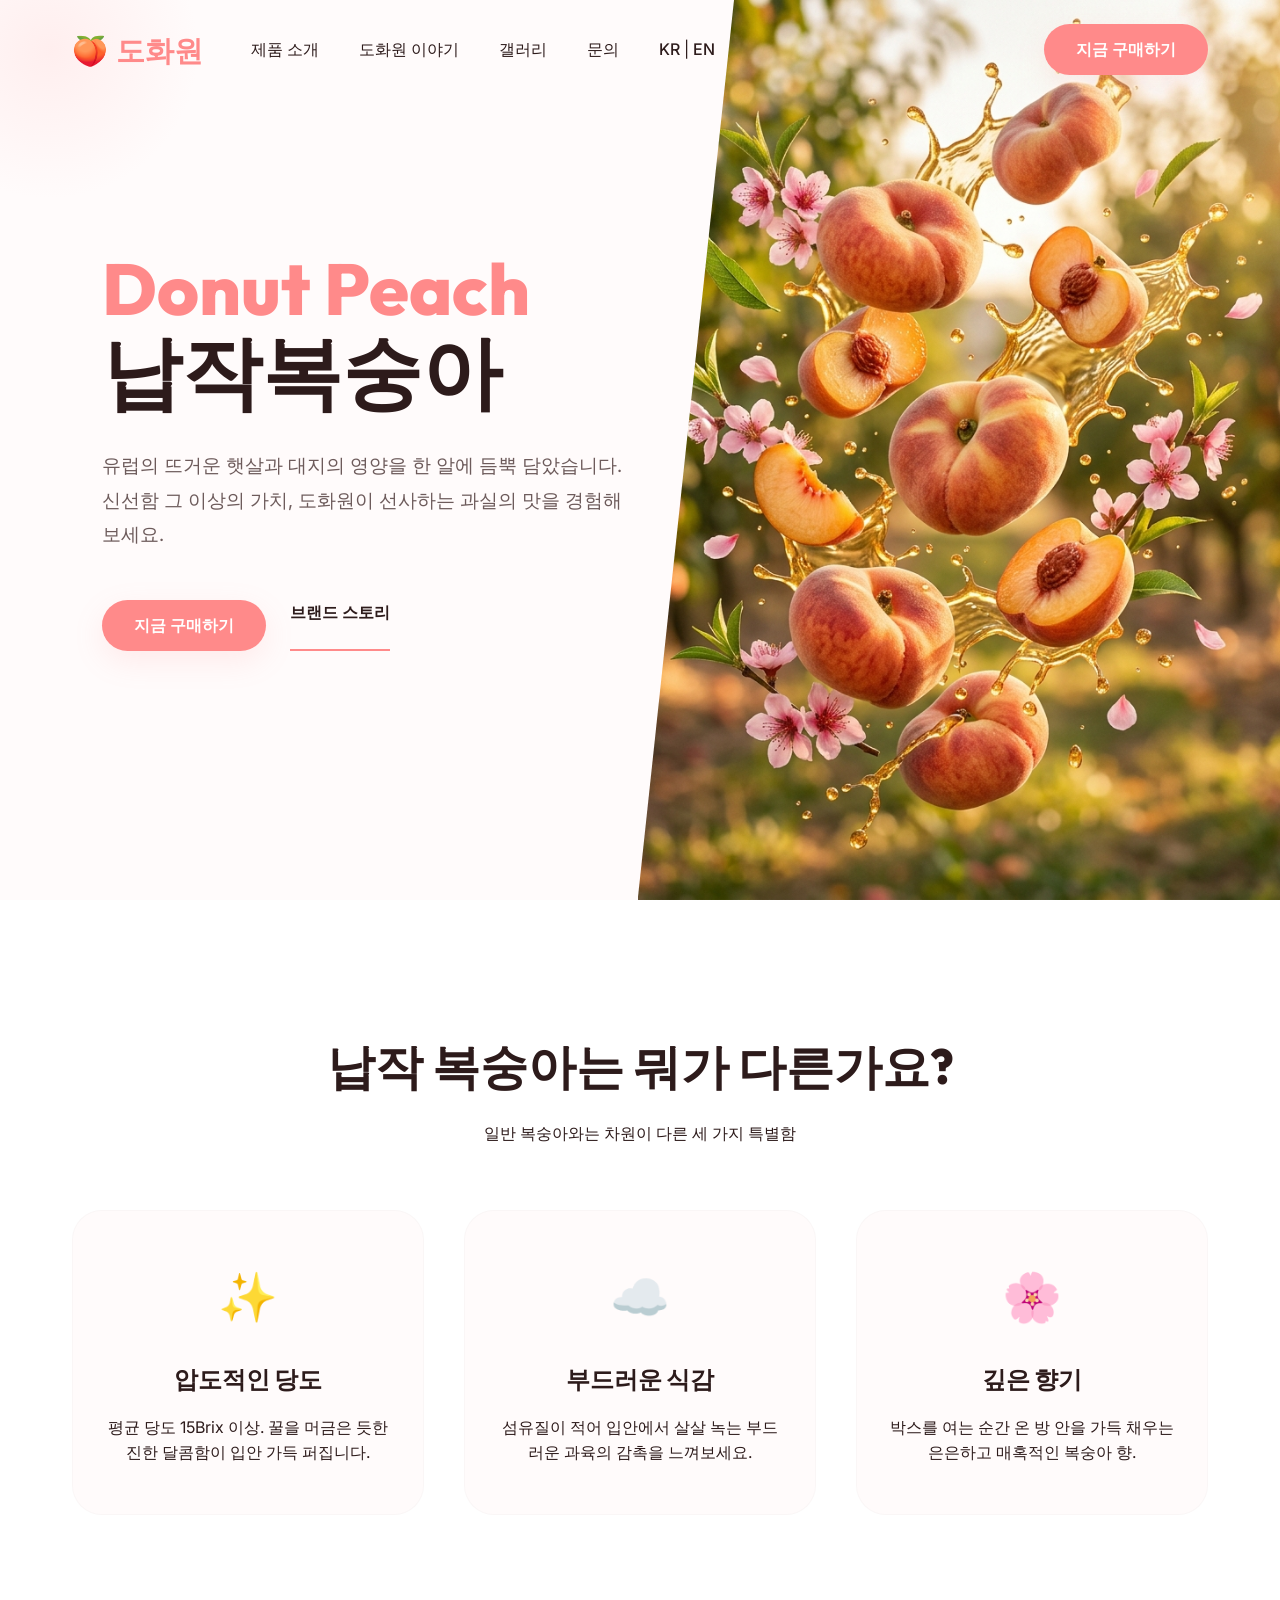
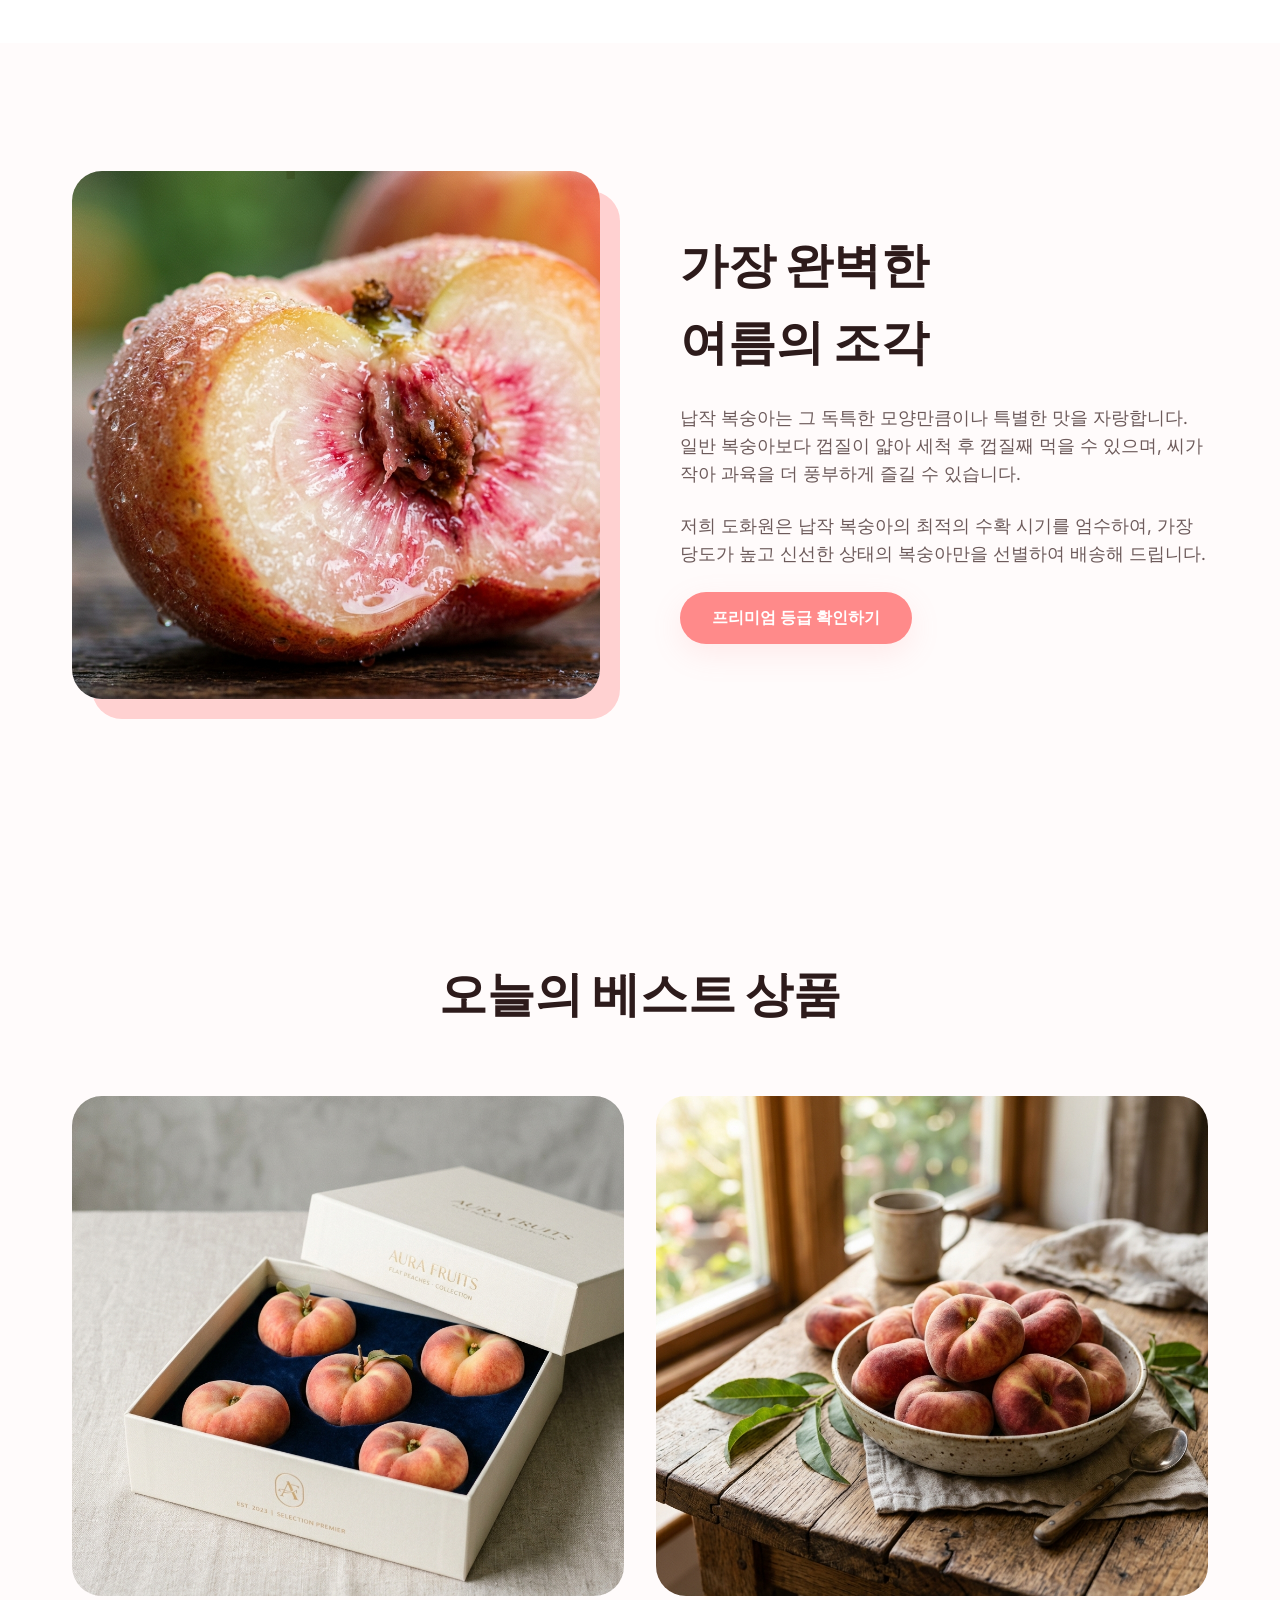
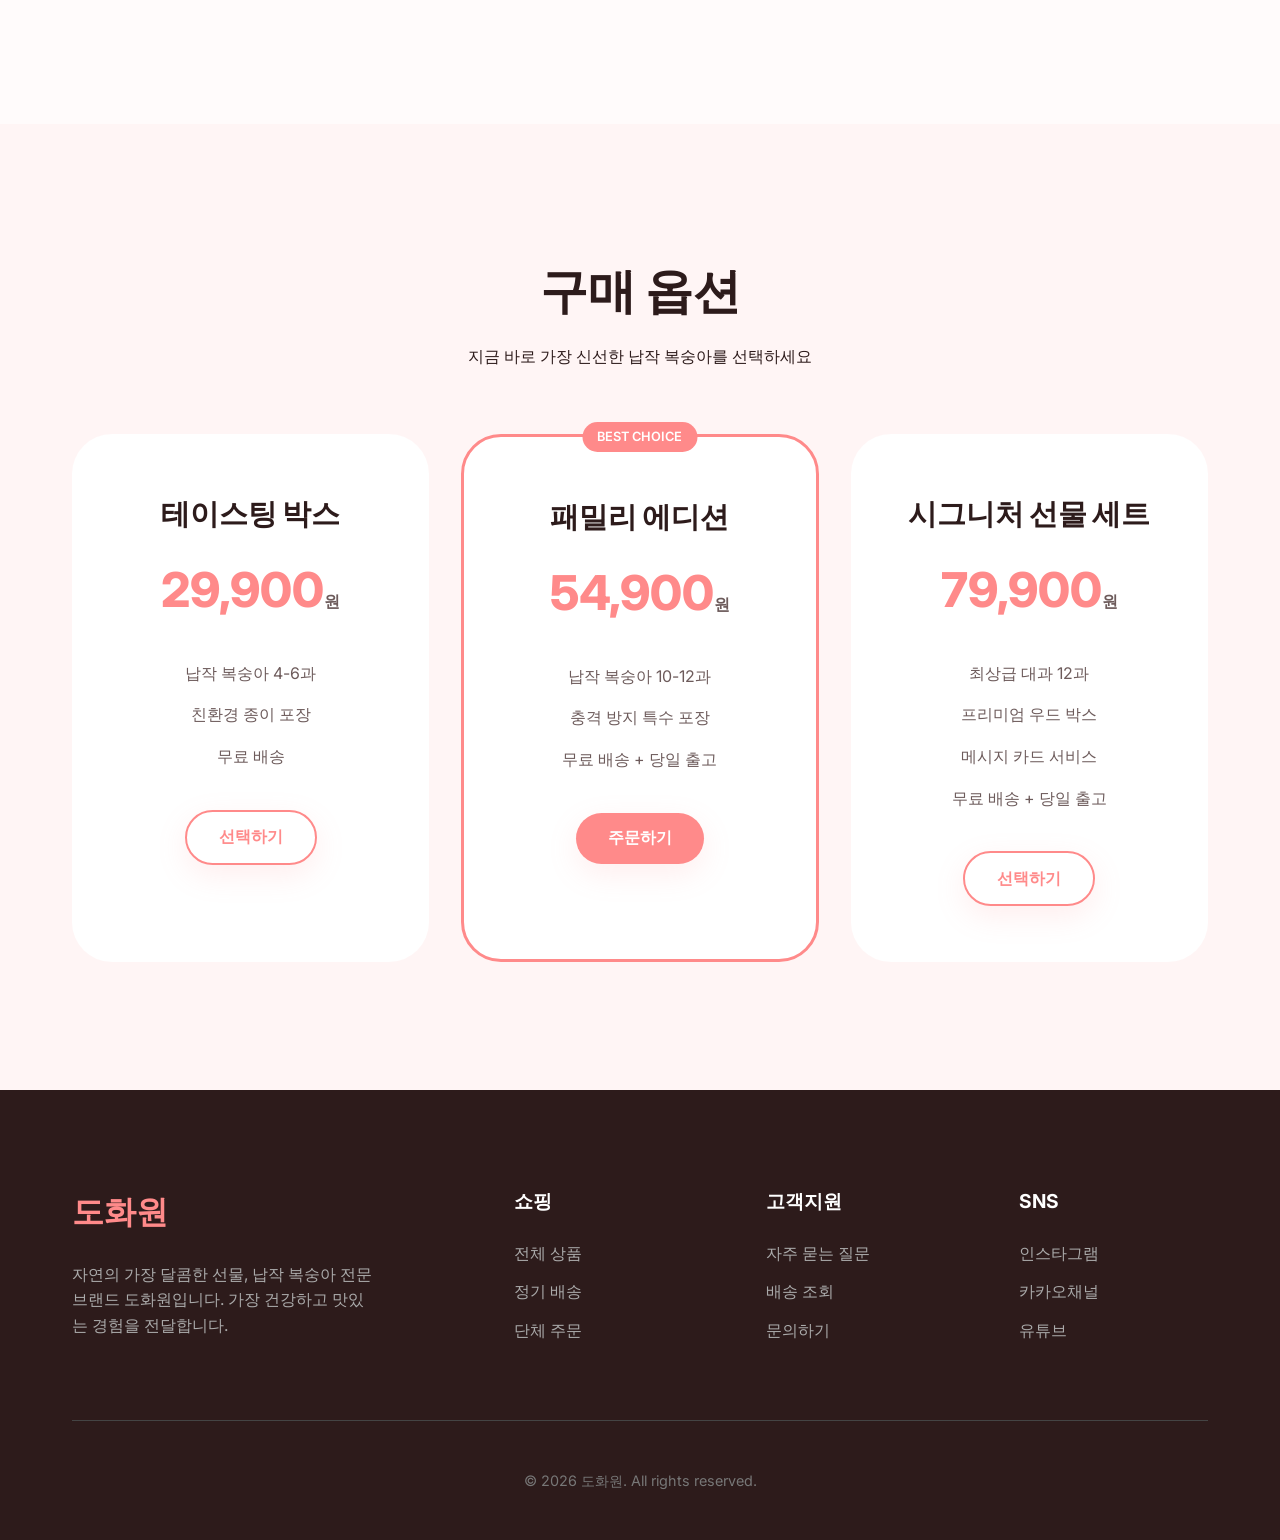
==== index.html @ 03b40762 "Add files via upload" ====
<!DOCTYPE html>
<html lang="ko">

<head>
    <meta charset="UTF-8">
    <meta name="viewport" content="width=device-width, initial-scale=1.0">
    <title>도화원 - 달콤한 제철 납작복숭아 </title>
    <meta name="description" content="유럽의 여름을 담은 프리미엄 납작 복숭아. 독보적인 당도와 부드러운 식감을 지금 만나보세요.">
    <link rel="stylesheet" href="style.css">
</head>

<body>

    <header id="header">
        <div class="container">
            <nav>
                <div class="nav-left">
                    <a href="#" class="logo">
                        <span>🍑</span>도화원
                    </a>
                    <ul class="nav-links" id="nav-links">
                        <li><a href="#features">제품 소개</a></li>
                        <li><a href="#story">도화원 이야기</a></li>
                        <li><a href="#gallery">갤러리</a></li>
                        <li><a href="#footer">문의</a></li>
                        <li class="lang-switch">
                            <a href="index.html" class="active">KR</a>
                            <span>|</span>
                            <a href="index_en.html">EN</a>
                        </li>
                    </ul>
                </div>
                <div class="menu-toggle" id="mobile-menu">
                    <span></span>
                    <span></span>
                    <span></span>
                </div>
                <a href="#pricing" class="cta-button">지금 구매하기</a>
            </nav>
        </div>
    </header>

    <section class="hero">
        <div class="hero-split">
            <div class="hero-left">
                <div class="hero-content" data-reveal>
                    <h1><span>Donut Peach</span>납작복숭아</h1>
                    <p>유럽의 뜨거운 햇살과 대지의 영양을 한 알에 듬뿍 담았습니다. 신선함 그 이상의 가치, 도화원이 선사하는 과실의 맛을 경험해보세요.</p>
                    <div class="hero-btns">
                        <a href="#pricing" class="cta-button">지금 구매하기</a>
                        <a href="#story" class="btn-secondary"
                            style="border-bottom: 2px solid var(--primary); font-weight: 600; padding-bottom: 5px;">브랜드
                            스토리</a>
                    </div>
                </div>
            </div>
            <div class="hero-right">
                <img src="banner.png" alt="프리미엄 납작 복숭아">
            </div>
        </div>
    </section>

    <section class="features" id="features">
        <div class="container">
            <div class="section-header" data-reveal>
                <h2>납작 복숭아는 뭐가 다른가요?</h2>
                <p>일반 복숭아와는 차원이 다른 세 가지 특별함</p>
            </div>
            <div class="feature-grid">
                <div class="feature-card" data-reveal>
                    <span class="feature-icon">✨</span>
                    <h3>압도적인 당도</h3>
                    <p>평균 당도 15Brix 이상. 꿀을 머금은 듯한 진한 달콤함이 입안 가득 퍼집니다.</p>
                </div>
                <div class="feature-card" data-reveal>
                    <span class="feature-icon">☁️</span>
                    <h3>부드러운 식감</h3>
                    <p>섬유질이 적어 입안에서 살살 녹는 부드러운 과육의 감촉을 느껴보세요.</p>
                </div>
                <div class="feature-card" data-reveal>
                    <span class="feature-icon">🌸</span>
                    <h3>깊은 향기</h3>
                    <p>박스를 여는 순간 온 방 안을 가득 채우는 은은하고 매혹적인 복숭아 향.</p>
                </div>
            </div>
        </div>
    </section>

    <section class="story" id="story">
        <div class="container">
            <div class="story-grid">
                <div class="story-image" data-reveal>
                    <img src="sliced.png" alt="잘린 납작 복숭아">
                </div>
                <div class="story-content" data-reveal>
                    <h2>가장 완벽한<br>여름의 조각</h2>
                    <p>납작 복숭아는 그 독특한 모양만큼이나 특별한 맛을 자랑합니다. 일반 복숭아보다 껍질이 얇아 세척 후 껍질째 먹을 수 있으며, 씨가 작아 과육을 더 풍부하게 즐길 수 있습니다.
                    </p>
                    <p>저희 도화원은 납작 복숭아의 최적의 수확 시기를 엄수하여, 가장 당도가 높고 신선한 상태의 복숭아만을 선별하여 배송해 드립니다.</p>
                    <a href="#pricing" class="cta-button">프리미엄 등급 확인하기</a>
                </div>
            </div>
        </div>
    </section>

    <section class="gallery" id="gallery">
        <div class="container">
            <div class="section-header" data-reveal>
                <h2>오늘의 베스트 상품</h2>
            </div>
            <div class="gallery-grid">
                <div class="gallery-item" data-reveal>
                    <img src="gift.png" alt="납작 복숭아 선물 세트">
                </div>
                <div class="gallery-item" data-reveal>
                    <img src="hero.png" alt="신선한 과일">
                </div>
            </div>
        </div>
    </section>

    <section class="pricing" id="pricing">
        <div class="container">
            <div class="section-header" data-reveal>
                <h2>구매 옵션</h2>
                <p>지금 바로 가장 신선한 납작 복숭아를 선택하세요</p>
            </div>
            <div class="pricing-grid">
                <div class="pricing-card" data-reveal>
                    <h3>테이스팅 박스</h3>
                    <div class="price">29,900<span>원</span></div>
                    <ul class="pricing-features">
                        <li>납작 복숭아 4-6과</li>
                        <li>친환경 종이 포장</li>
                        <li>무료 배송</li>
                    </ul>
                    <a href="#" class="cta-button"
                        style="background: transparent; color: var(--primary); border: 2px solid var(--primary);">선택하기</a>
                </div>
                <div class="pricing-card featured" data-reveal>
                    <div
                        style="position: absolute; top: -15px; left: 50%; transform: translateX(-50%); background: var(--primary); color: white; padding: 5px 15px; border-radius: 20px; font-size: 0.8rem; font-weight: 600;">
                        BEST CHOICE</div>
                    <h3>패밀리 에디션</h3>
                    <div class="price">54,900<span>원</span></div>
                    <ul class="pricing-features">
                        <li>납작 복숭아 10-12과</li>
                        <li>충격 방지 특수 포장</li>
                        <li>무료 배송 + 당일 출고</li>
                    </ul>
                    <a href="#" class="cta-button">주문하기</a>
                </div>
                <div class="pricing-card" data-reveal>
                    <h3>시그니처 선물 세트</h3>
                    <div class="price">79,900<span>원</span></div>
                    <ul class="pricing-features">
                        <li>최상급 대과 12과</li>
                        <li>프리미엄 우드 박스</li>
                        <li>메시지 카드 서비스</li>
                        <li>무료 배송 + 당일 출고</li>
                    </ul>
                    <a href="#" class="cta-button"
                        style="background: transparent; color: var(--primary); border: 2px solid var(--primary);">선택하기</a>
                </div>
            </div>
        </div>
    </section>

    <footer id="footer">
        <div class="container">
            <div class="footer-grid">
                <div class="footer-brand">
                    <h2>도화원</h2>
                    <p>자연의 가장 달콤한 선물, 납작 복숭아 전문 브랜드 도화원입니다. 가장 건강하고 맛있는 경험을 전달합니다.</p>
                </div>
                <div class="footer-links">
                    <h4>쇼핑</h4>
                    <ul>
                        <li><a href="#">전체 상품</a></li>
                        <li><a href="#">정기 배송</a></li>
                        <li><a href="#">단체 주문</a></li>
                    </ul>
                </div>
                <div class="footer-links">
                    <h4>고객지원</h4>
                    <ul>
                        <li><a href="#">자주 묻는 질문</a></li>
                        <li><a href="#">배송 조회</a></li>
                        <li><a href="#">문의하기</a></li>
                    </ul>
                </div>
                <div class="footer-links">
                    <h4>SNS</h4>
                    <ul>
                        <li><a href="#">인스타그램</a></li>
                        <li><a href="#">카카오채널</a></li>
                        <li><a href="#">유튜브</a></li>
                    </ul>
                </div>
            </div>
            <div class="footer-bottom">
                &copy; 2026 도화원. All rights reserved.
            </div>
        </div>
    </footer>

    <script>
        // Header Scroll Effect
        window.addEventListener('scroll', () => {
            const header = document.getElementById('header');
            if (window.scrollY > 50) {
                header.classList.add('scrolled');
            } else {
                header.classList.remove('scrolled');
            }
        });

        // Reveal on Scroll
        const revealElements = document.querySelectorAll('[data-reveal]');
        const revealObserver = new IntersectionObserver((entries) => {
            entries.forEach(entry => {
                if (entry.isIntersecting) {
                    entry.target.classList.add('revealed');
                }
            });
        }, { threshold: 0.1 });

        revealElements.forEach(el => revealObserver.observe(el));

        // Mobile Menu Toggle
        const menuToggle = document.getElementById('mobile-menu');
        const navLinks = document.getElementById('nav-links');

        menuToggle.addEventListener('click', () => {
            navLinks.classList.toggle('active');
            menuToggle.classList.toggle('active');
        });

        // Close menu on link click
        document.querySelectorAll('.nav-links a').forEach(link => {
            link.addEventListener('click', () => {
                navLinks.classList.remove('active');
                menuToggle.classList.remove('active');
            });
        });
    </script>
</body>

</html>
---- style.css ----
@import url('https://fonts.googleapis.com/css2?family=Outfit:wght@300;400;600;800&family=Inter:wght@300;400;500&display=swap');

:root {
    --primary: #FF8A8A;
    --primary-dark: #E67676;
    --secondary: #FFD1D1;
    --accent: #4A5D23;
    --bg: #FFFBFB;
    --text-dark: #2D1B1B;
    --text-light: #6D5B5B;
    --white: #FFFFFF;
    --glass: rgba(255, 255, 255, 0.7);
    --shadow: 0 10px 30px rgba(255, 138, 138, 0.15);
    --transition: all 0.4s cubic-bezier(0.16, 1, 0.3, 1);
}

* {
    margin: 0;
    padding: 0;
    box-sizing: border-box;
}

html {
    scroll-behavior: smooth;
}

body {
    font-family: 'Inter', sans-serif;
    background-color: var(--bg);
    color: var(--text-dark);
    line-height: 1.6;
    overflow-x: hidden;
}

h1,
h2,
h3 {
    font-family: 'Outfit', sans-serif;
    font-weight: 800;
}

a {
    text-decoration: none;
    color: inherit;
    transition: var(--transition);
}

ul {
    list-style: none;
}

img {
    max-width: 100%;
    display: block;
}

.container {
    max-width: 1200px;
    margin: 0 auto;
    padding: 0 2rem;
}

/* Header & Navigation */
header {
    position: fixed;
    top: 0;
    width: 100%;
    z-index: 1000;
    padding: 1.5rem 0;
    transition: var(--transition);
    color: var(--text-dark);
}

header.scrolled {
    background: var(--glass);
    backdrop-filter: blur(10px);
    padding: 1rem 0;
    box-shadow: 0 4px 20px rgba(0, 0, 0, 0.05);
    color: var(--text-dark);
}

nav {
    display: flex;
    align-items: center;
    width: 100%;
}

.nav-left {
    display: flex;
    align-items: center;
}

.logo {
    font-size: 1.8rem;
    font-family: 'Outfit', sans-serif;
    font-weight: 800;
    color: var(--primary);
    display: flex;
    align-items: center;
    gap: 0.5rem;
    margin-right: 3rem;
}

.nav-links {
    display: flex;
    gap: 2.5rem;
    align-items: center;
}

.menu-toggle {
    display: none;
    flex-direction: column;
    gap: 5px;
    cursor: pointer;
    z-index: 1001;
}

.menu-toggle span {
    width: 25px;
    height: 2px;
    background: var(--text-dark);
    transition: var(--transition);
}

nav .cta-button {
    margin-left: auto;
}

@media (max-width: 768px) {
    .menu-toggle {
        display: flex;
        margin-left: auto;
    }

    .nav-links {
        position: fixed;
        top: 0;
        right: -100%;
        width: 80%;
        height: 100vh;
        background: var(--white);
        flex-direction: column;
        justify-content: center;
        gap: 2rem;
        box-shadow: -10px 0 30px rgba(0,0,0,0.1);
        transition: 0.5s cubic-bezier(0.16, 1, 0.3, 1);
        z-index: 1000;
        padding: 2rem;
    }

    .nav-links.active {
        right: 0;
    }

    .lang-switch {
        margin-left: 0;
        margin-top: 2rem;
    }
    
    nav .cta-button {
        display: none;
    }
}

.nav-links a {
    font-weight: 500;
    font-size: 1rem;
    position: relative;
}

.nav-links a::after {
    content: '';
    position: absolute;
    bottom: -5px;
    left: 0;
    width: 0;
    height: 2px;
    background: var(--primary);
    transition: var(--transition);
}

.nav-links a:hover::after {
    width: 100%;
}

.cta-button {
    background: var(--primary);
    color: var(--white);
    padding: 0.8rem 2rem;
    border-radius: 50px;
    font-weight: 600;
    box-shadow: var(--shadow);
    display: inline-block;
}

.cta-button:hover {
    background: var(--primary-dark);
    transform: translateY(-3px);
    box-shadow: 0 15px 35px rgba(255, 138, 138, 0.25);
}

/* Hero Section - Split Screen */
.hero {
    height: 100vh;
    display: flex;
    align-items: center;
    position: relative;
    overflow: hidden;
    background: var(--bg);
}

.hero-split {
    display: flex;
    width: 100%;
    height: 100%;
}

.hero-left {
    flex: 1;
    display: flex;
    align-items: center;
    padding-left: 8%;
    background: var(--bg);
    position: relative;
    z-index: 2;
}

.hero-right {
    flex: 1.2;
    position: relative;
    overflow: hidden;
    clip-path: polygon(15% 0, 100% 0, 100% 100%, 0% 100%);
}

.hero-right img {
    width: 100%;
    height: 100%;
    object-fit: cover;
    animation: slowZoom 20s infinite alternate;
}

.hero-content {
    max-width: 600px;
}

.hero-content h1 {
    font-size: 5rem;
    line-height: 1.1;
    margin-bottom: 2rem;
    color: var(--text-dark);
}

.hero-content h1 span {
    color: var(--primary);
    display: block;
    font-size: 0.9em;
}

.hero-content p {
    font-size: 1.2rem;
    color: var(--text-light);
    margin-bottom: 3rem;
    line-height: 1.8;
}

.hero-btns {
    display: flex;
    gap: 1.5rem;
}

@keyframes slowZoom {
    from {
        transform: scale(1);
    }

    to {
        transform: scale(1.1);
    }
}

/* Float shapes in the left side for texture */
.hero-left::before {
    content: '';
    position: absolute;
    top: -100px;
    left: -100px;
    width: 300px;
    height: 300px;
    background: radial-gradient(circle, var(--secondary) 0%, transparent 70%);
    opacity: 0.3;
    z-index: -1;
}

@media (max-width: 1024px) {
    .hero {
        height: auto;
        padding-top: 100px;
    }

    .hero-split {
        flex-direction: column;
    }

    .hero-left {
        padding: 4rem 2rem;
        order: 2;
    }

    .hero-right {
        height: 50vh;
        clip-path: none;
        order: 1;
    }

    .hero-content h1 {
        font-size: 3.5rem;
    }
}

/* Features Section */
.features {
    padding: 8rem 0;
    background: #FFFFFF;
}

.section-header {
    text-align: center;
    margin-bottom: 4rem;
}

.section-header h2 {
    font-size: 3rem;
    margin-bottom: 1rem;
}

.feature-grid {
    display: grid;
    grid-template-columns: repeat(3, 1fr);
    gap: 2.5rem;
}

.feature-card {
    padding: 3rem 2rem;
    background: var(--bg);
    border-radius: 30px;
    text-align: center;
    transition: var(--transition);
    border: 1px solid rgba(0, 0, 0, 0.02);
}

.feature-card:hover {
    background: var(--white);
    transform: translateY(-10px);
    box-shadow: var(--shadow);
}

.feature-icon {
    font-size: 3rem;
    margin-bottom: 1.5rem;
    display: block;
}

.feature-card h3 {
    font-size: 1.5rem;
    margin-bottom: 1rem;
}

/* Product Story */
.story {
    padding: 8rem 0;
    background: var(--bg);
}

.story-grid {
    display: grid;
    grid-template-columns: 1fr 1fr;
    gap: 5rem;
    align-items: center;
}

.story-image {
    border-radius: 30px;
    overflow: hidden;
    box-shadow: 20px 20px 0 var(--secondary);
}

.story-content h2 {
    font-size: 3rem;
    margin-bottom: 1.5rem;
}

.story-content p {
    font-size: 1.1rem;
    margin-bottom: 1.5rem;
    color: var(--text-light);
}

/* Gallery Section */
.gallery {
    padding: 8rem 0;
}

.gallery-grid {
    display: grid;
    grid-template-columns: repeat(2, 1fr);
    gap: 2rem;
}

.gallery-item {
    border-radius: 30px;
    overflow: hidden;
    height: 500px;
}

.gallery-item img {
    width: 100%;
    height: 100%;
    object-fit: cover;
    transition: var(--transition);
}

.gallery-item:hover img {
    transform: scale(1.05);
}

/* Pricing Section */
.pricing {
    padding: 8rem 0;
    background: #FFF5F5;
}

.pricing-grid {
    display: grid;
    grid-template-columns: repeat(3, 1fr);
    gap: 2rem;
}

.pricing-card {
    background: var(--white);
    padding: 3.5rem 2.5rem;
    border-radius: 40px;
    text-align: center;
    position: relative;
    transition: var(--transition);
}

.pricing-card.featured {
    border: 3px solid var(--primary);
    transform: scale(1.05);
}

.pricing-card:hover {
    transform: translateY(-10px);
}

.pricing-card h3 {
    font-size: 1.8rem;
    margin-bottom: 1rem;
}

.price {
    font-size: 3rem;
    font-weight: 800;
    color: var(--primary);
    margin-bottom: 2rem;
}

.price span {
    font-size: 1rem;
    color: var(--text-light);
}

.pricing-features {
    margin-bottom: 2.5rem;
}

.pricing-features li {
    margin-bottom: 1rem;
    color: var(--text-light);
}

/* Footer */
footer {
    padding: 6rem 0 3rem;
    background: var(--text-dark);
    color: var(--white);
}

.footer-grid {
    display: grid;
    grid-template-columns: 2fr 1fr 1fr 1fr;
    gap: 4rem;
    margin-bottom: 4rem;
}

.footer-brand h2 {
    color: var(--primary);
    font-size: 2rem;
    margin-bottom: 1.5rem;
}

.footer-brand p {
    color: #AAA;
    max-width: 300px;
}

.footer-links h4 {
    margin-bottom: 1.5rem;
    font-size: 1.2rem;
}

.footer-links li {
    margin-bottom: 0.8rem;
}

.footer-links a {
    color: #AAA;
}

.footer-links a:hover {
    color: var(--primary);
}

.footer-bottom {
    padding-top: 3rem;
    border-top: 1px solid #444;
    text-align: center;
    color: #777;
    font-size: 0.9rem;
}

/* Responsive Refinements */
@media (max-width: 1200px) {
    .hero-content h1 {
        font-size: 4rem;
    }
}

@media (max-width: 1024px) {
    .hero {
        height: auto;
        padding-top: 120px;
    }
    .hero-split {
        flex-direction: column;
    }
    .hero-left {
        padding: 4rem 2rem;
        order: 2;
        text-align: center;
    }
    .hero-content {
        margin: 0 auto;
    }
    .hero-right {
        height: 400px;
        clip-path: none;
        order: 1;
    }
    .hero-btns {
        justify-content: center;
    }
    
    .feature-grid {
        grid-template-columns: repeat(2, 1fr);
    }
    
    .pricing-grid {
        grid-template-columns: repeat(2, 1fr);
    }
    
    .pricing-card.featured {
        transform: none;
    }
}

@media (max-width: 768px) {
    .section-header h2 {
        font-size: 2.2rem;
    }
    
    .hero-content h1 {
        font-size: 3rem;
    }
    
    .feature-grid, .pricing-grid, .gallery-grid, .footer-grid {
        grid-template-columns: 1fr;
    }
    
    .story-grid {
        grid-template-columns: 1fr;
        gap: 3rem;
    }
    
    .story-image {
        box-shadow: 10px 10px 0 var(--secondary);
    }
    
    .container {
        padding: 0 1.5rem;
    }
    
    .pricing-card {
        padding: 2.5rem 1.5rem;
    }
}

/* Animations */
[data-reveal] {
    opacity: 0;
    transform: translateY(30px);
    transition: 1s cubic-bezier(0.16, 1, 0.3, 1);
}

[data-reveal].revealed {
    opacity: 1;
    transform: translateY(0);
}
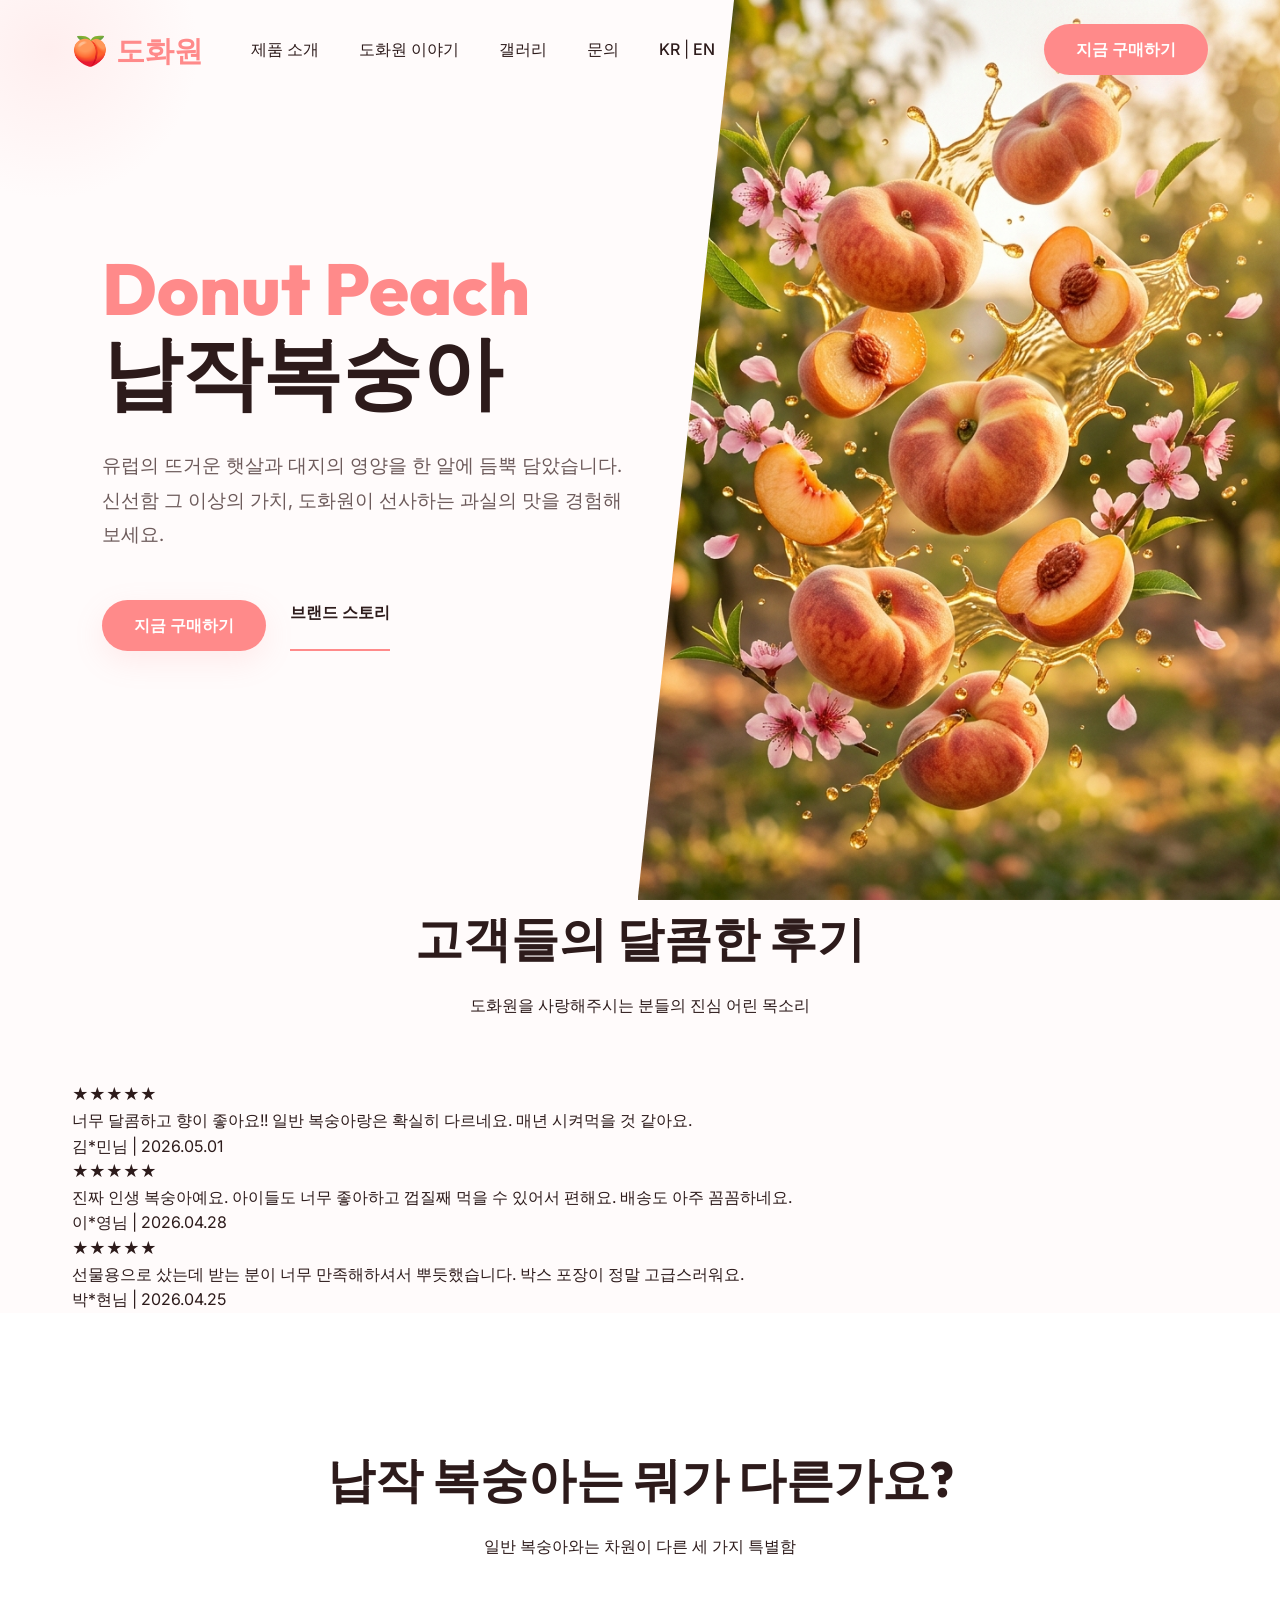
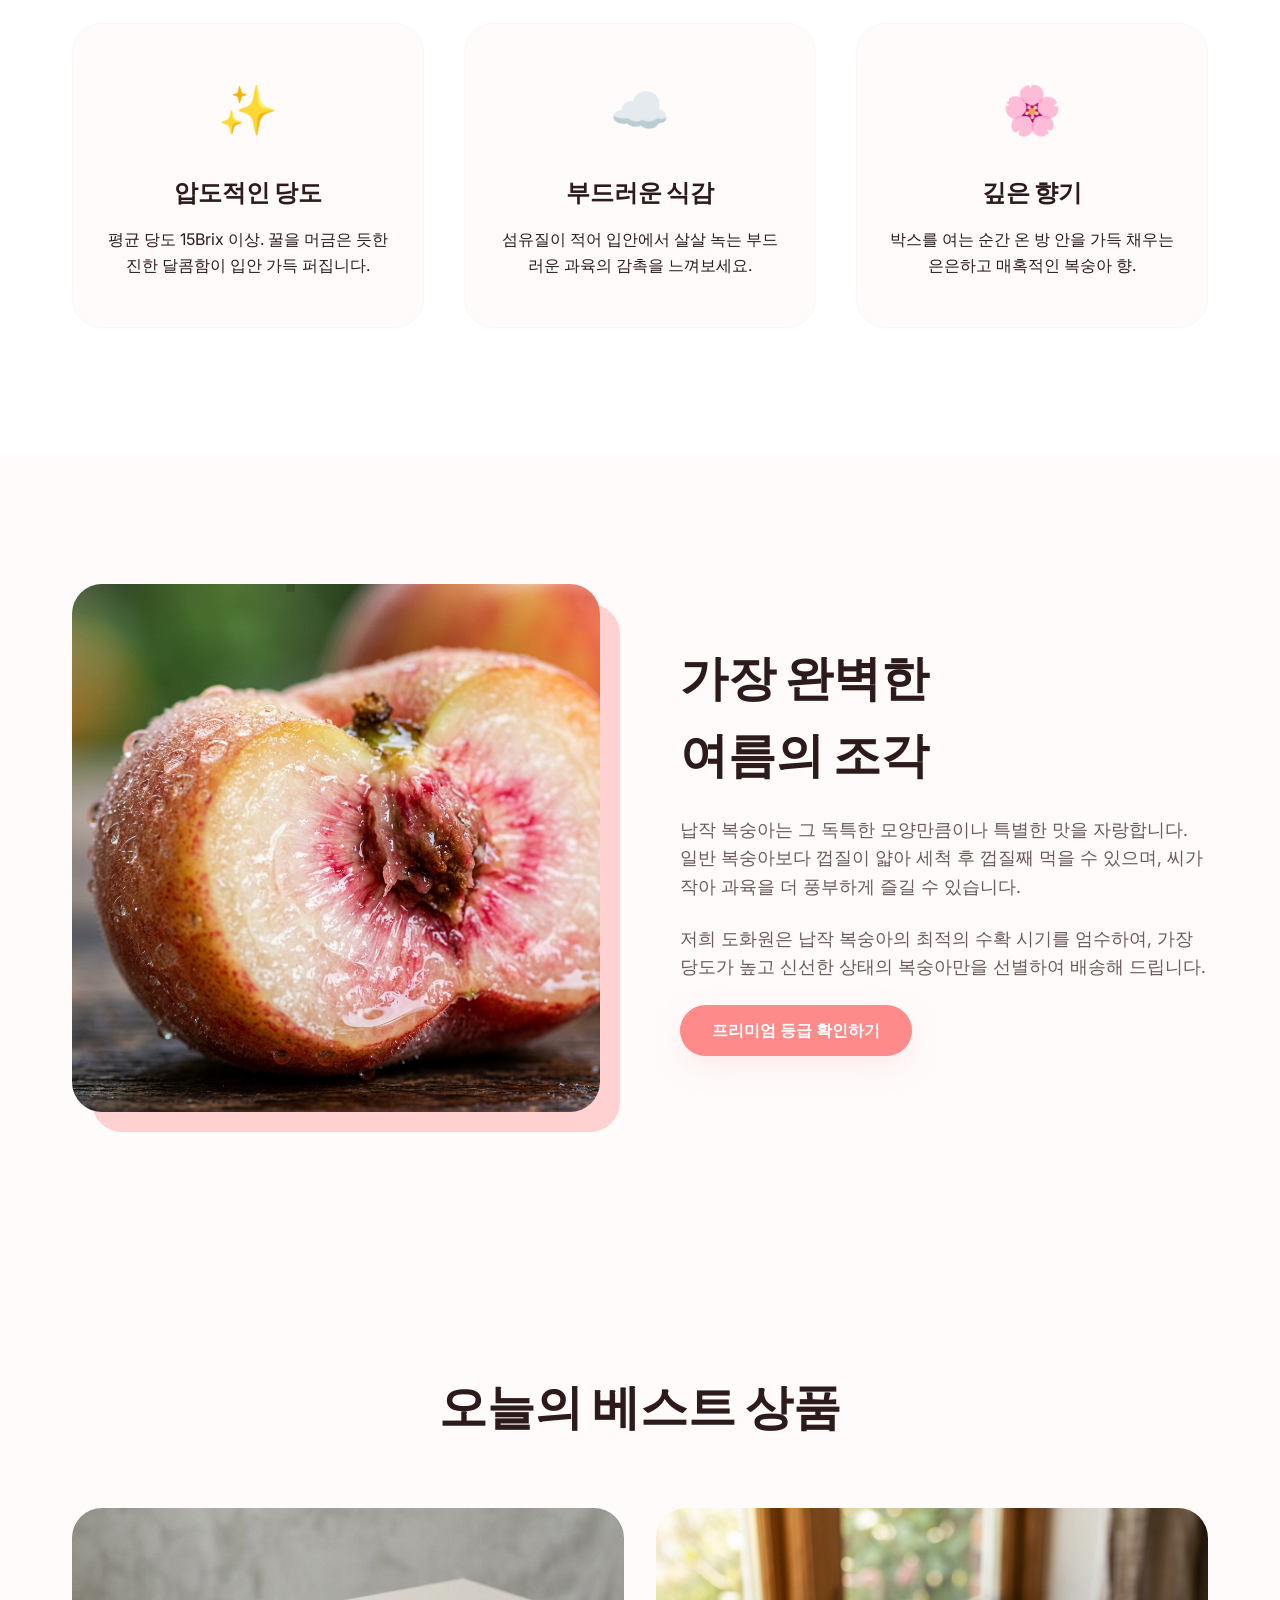
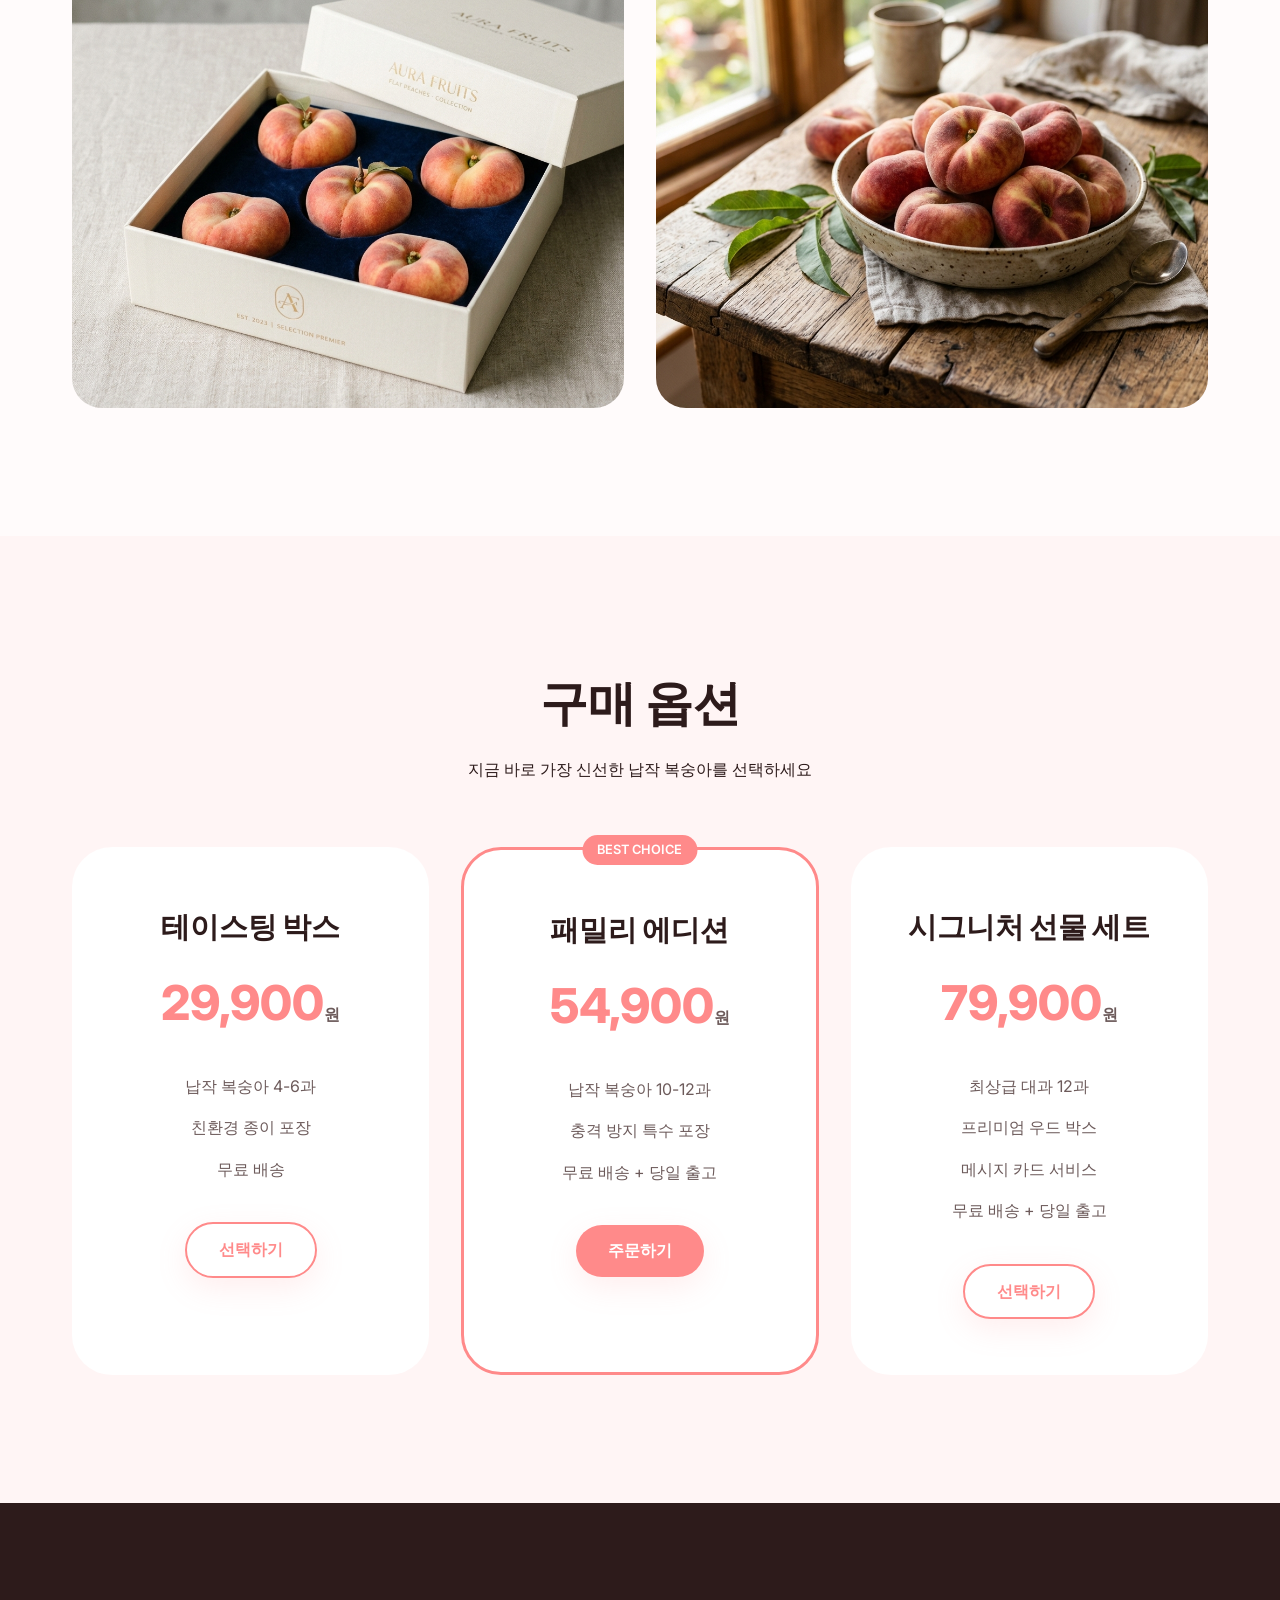
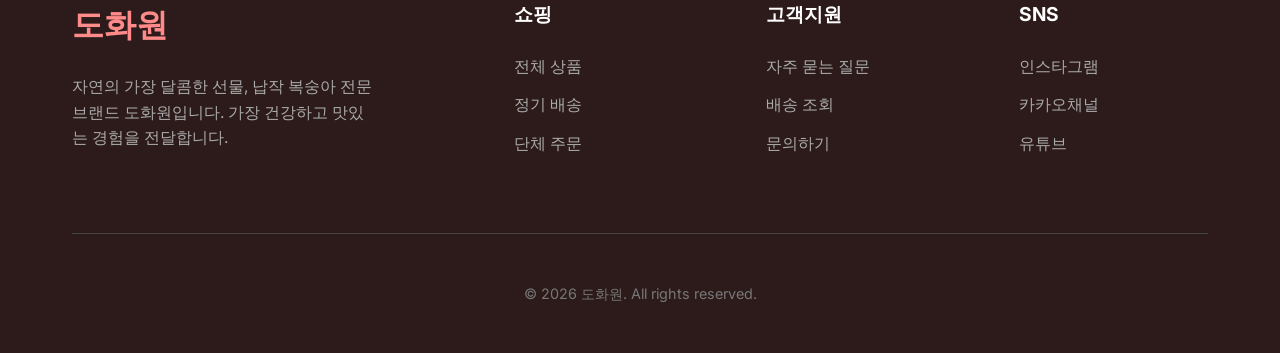
==== commit 6c7f4f91: "Update 1 - 고객리뷰 추가" ====
--- a/index.html
+++ b/index.html
@@ -60,6 +60,32 @@
         </div>
     </section>
 
+    <section class="reviews" id="reviews">
+        <div class="container">
+            <div class="section-header" data-reveal>
+                <h2>고객들의 달콤한 후기</h2>
+                <p>도화원을 사랑해주시는 분들의 진심 어린 목소리</p>
+            </div>
+            <div class="review-grid">
+                <div class="review-card" data-reveal>
+                    <div class="rating">★★★★★</div>
+                    <p class="review-text">너무 달콤하고 향이 좋아요!! 일반 복숭아랑은 확실히 다르네요. 매년 시켜먹을 것 같아요.</p>
+                    <div class="review-author"><span>김*민님</span> | 2026.05.01</div>
+                </div>
+                <div class="review-card" data-reveal>
+                    <div class="rating">★★★★★</div>
+                    <p class="review-text">진짜 인생 복숭아예요. 아이들도 너무 좋아하고 껍질째 먹을 수 있어서 편해요. 배송도 아주 꼼꼼하네요.</p>
+                    <div class="review-author"><span>이*영님</span> | 2026.04.28</div>
+                </div>
+                <div class="review-card" data-reveal>
+                    <div class="rating">★★★★★</div>
+                    <p class="review-text">선물용으로 샀는데 받는 분이 너무 만족해하셔서 뿌듯했습니다. 박스 포장이 정말 고급스러워요.</p>
+                    <div class="review-author"><span>박*현님</span> | 2026.04.25</div>
+                </div>
+            </div>
+        </div>
+    </section>
+
     <section class="features" id="features">
         <div class="container">
             <div class="section-header" data-reveal>
@@ -166,6 +192,8 @@
         </div>
     </section>
 
+
+
     <footer id="footer">
         <div class="container">
             <div class="footer-grid">
@@ -246,4 +274,4 @@
     </script>
 </body>
 
-</html>+</html>
